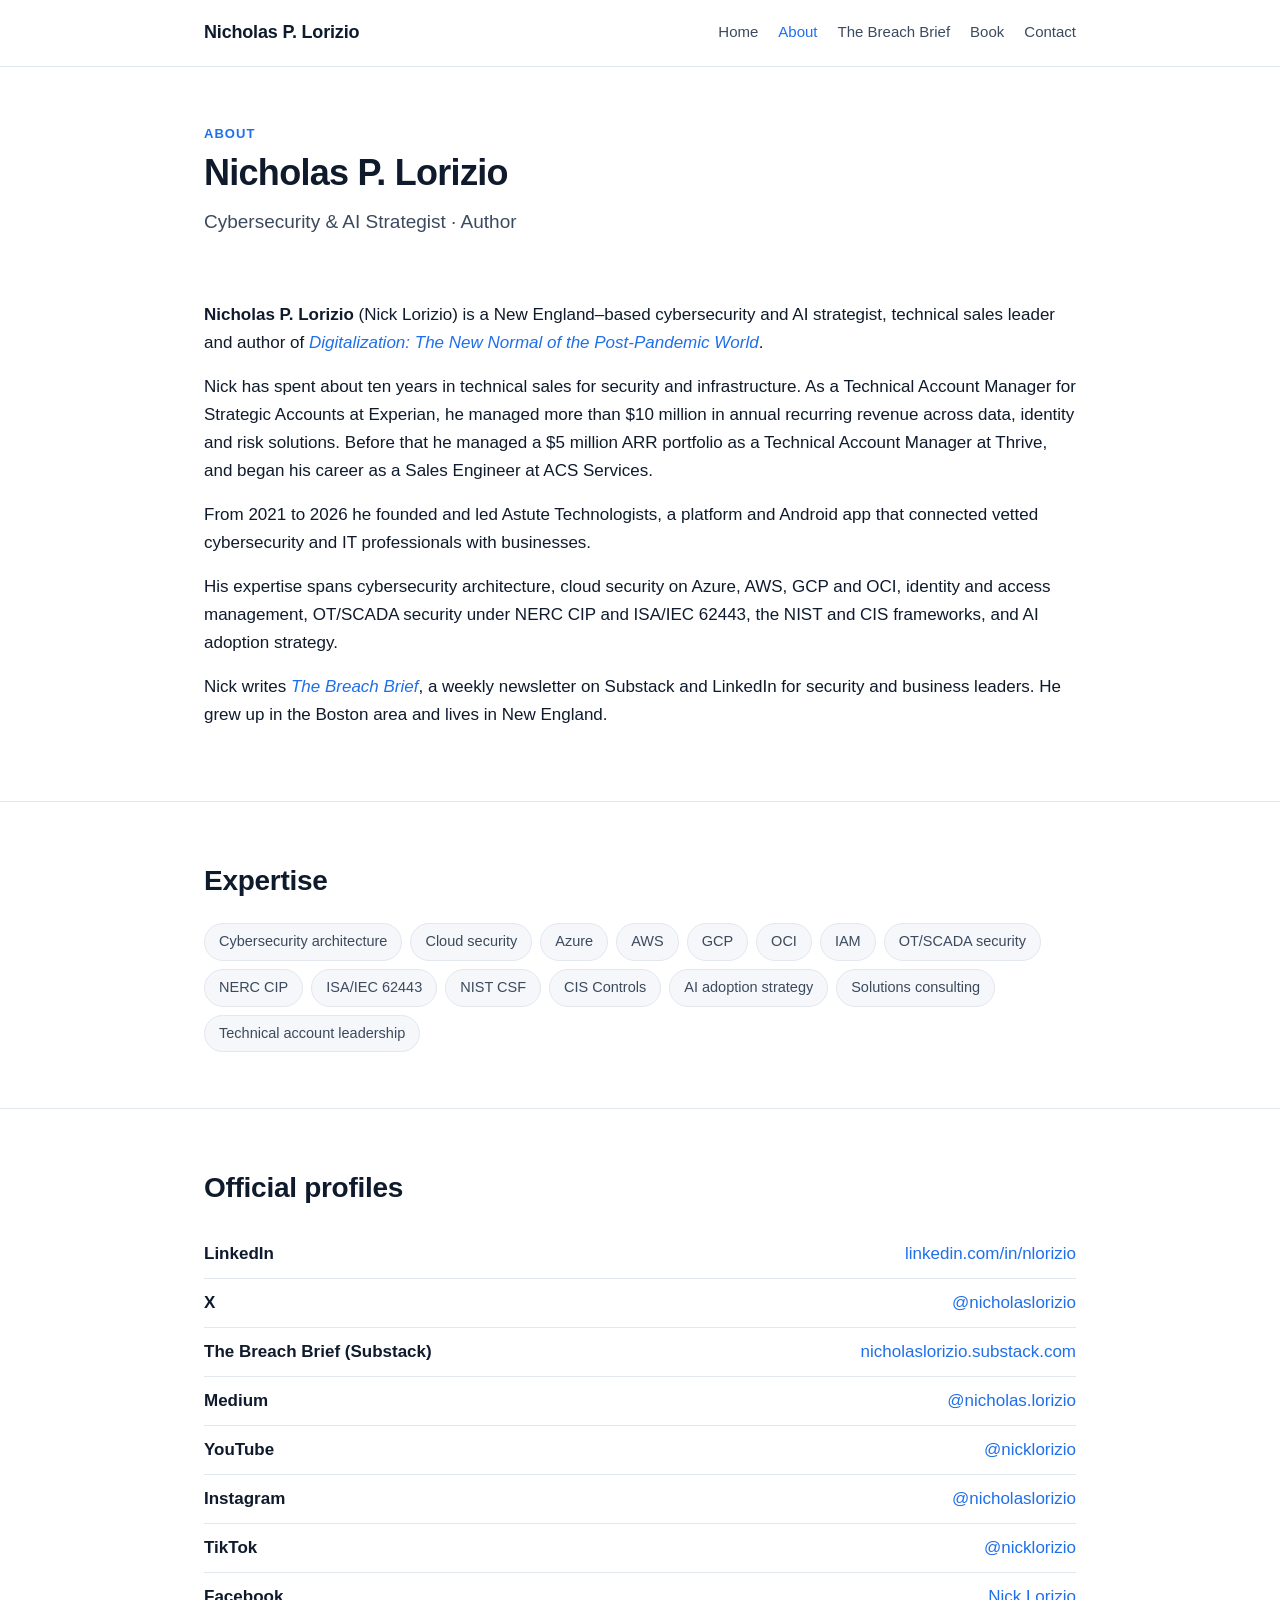
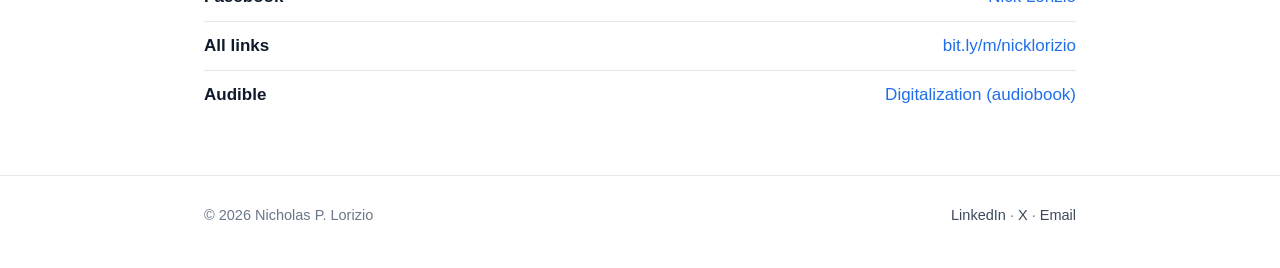
==== about/index.html @ 7737eb71 "Add files via upload" ====
<!DOCTYPE html>
<html lang="en">
<head>
<meta charset="utf-8">
<meta name="viewport" content="width=device-width, initial-scale=1">
<title>About Nicholas P. Lorizio | Cybersecurity & AI Strategist</title>
<meta name="description" content="Biography of Nicholas P. Lorizio (Nick Lorizio): cybersecurity and AI strategist, technical sales leader, founder of Astute Technologists and author.">
<meta name="author" content="Nicholas P. Lorizio">
<link rel="canonical" href="https://nicholaslorizio.github.io/about/">
<!-- Google Search Console: paste the verification meta tag on the next line -->
<!-- <meta name="google-site-verification" content="PASTE_CODE_HERE"> -->
<meta property="og:type" content="profile">
<meta property="og:title" content="About Nicholas P. Lorizio | Cybersecurity & AI Strategist">
<meta property="og:description" content="Biography of Nicholas P. Lorizio (Nick Lorizio): cybersecurity and AI strategist, technical sales leader, founder of Astute Technologists and author.">
<meta property="og:url" content="https://nicholaslorizio.github.io/about/">
<meta property="og:site_name" content="Nicholas P. Lorizio">
<meta property="og:image" content="https://nicholaslorizio.github.io/assets/headshot.jpg">
<meta name="twitter:card" content="summary">
<meta name="twitter:site" content="@nicholaslorizio">
<link rel="me" href="https://www.linkedin.com/in/nlorizio">
<link rel="me" href="https://x.com/nicholaslorizio">
<link rel="stylesheet" href="/assets/style.css">
<script type="application/ld+json">
{
  "@context": "https://schema.org",
  "@type": "Person",
  "@id": "https://nicholaslorizio.github.io/#person",
  "name": "Nicholas P. Lorizio",
  "givenName": "Nicholas",
  "familyName": "Lorizio",
  "alternateName": [
    "Nick Lorizio",
    "Nicholas Lorizio",
    "Nicholas Pasquale Lorizio"
  ],
  "jobTitle": "Cybersecurity & AI Strategist",
  "description": "Nicholas P. Lorizio is a New England-based cybersecurity and AI strategist, technical sales leader and author of Digitalization: The New Normal of the Post-Pandemic World.",
  "image": "https://nicholaslorizio.github.io/assets/headshot.jpg",
  "url": "https://nicholaslorizio.github.io/about/",
  "mainEntityOfPage": "https://nicholaslorizio.github.io/about/",
  "homeLocation": {
    "@type": "Place",
    "name": "New England, United States"
  },
  "knowsAbout": [
    "Cybersecurity",
    "Cloud security",
    "Microsoft Azure",
    "Amazon Web Services",
    "Google Cloud Platform",
    "Oracle Cloud Infrastructure",
    "Identity and access management",
    "Operational technology security",
    "SCADA security",
    "NERC CIP",
    "ISA/IEC 62443",
    "NIST Cybersecurity Framework",
    "CIS Controls",
    "Artificial intelligence adoption",
    "Digital transformation"
  ],
  "founder": {
    "@type": "Organization",
    "name": "Astute Technologists"
  },
  "sameAs": [
    "https://www.linkedin.com/in/nlorizio",
    "https://x.com/nicholaslorizio",
    "https://www.instagram.com/nicholaslorizio/",
    "https://www.facebook.com/profile.php?id=61595750287336",
    "https://www.youtube.com/@nicklorizio",
    "https://www.tiktok.com/@nicklorizio",
    "https://nicholaslorizio.substack.com/",
    "https://medium.com/@nicholas.lorizio",
    "https://bit.ly/m/nicklorizio",
    "https://www.audible.com/pd/Digitalization-Audiobook/B0C4ZDS249"
  ]
}
</script>
</head>
<body>
<header class="site-header">
  <div class="wrap">
    <a class="brand" href="/">Nicholas P. Lorizio</a>
    <nav class="nav" aria-label="Main">
<a href="/">Home</a>
<a href="/about/" aria-current="page">About</a>
<a href="/writing/">The Breach Brief</a>
<a href="/book/">Book</a>
<a href="/contact/">Contact</a>
    </nav>
  </div>
</header>
<main>

<div class="wrap page-head">
  <p class="eyebrow">About</p>
  <h1>Nicholas P. Lorizio</h1>
  <p class="lede">Cybersecurity & AI Strategist · Author</p>
</div>
<section>
  <div class="wrap">
    <p><strong>Nicholas P. Lorizio</strong> (Nick Lorizio) is a New England–based cybersecurity and AI strategist, technical sales leader and author of <a href="/book/"><em>Digitalization: The New Normal of the Post-Pandemic World</em></a>.</p>
    <p>Nick has spent about ten years in technical sales for security and infrastructure. As a Technical Account Manager for Strategic Accounts at Experian, he managed more than $10 million in annual recurring revenue across data, identity and risk solutions. Before that he managed a $5 million ARR portfolio as a Technical Account Manager at Thrive, and began his career as a Sales Engineer at ACS Services.</p>
    <p>From 2021 to 2026 he founded and led Astute Technologists, a platform and Android app that connected vetted cybersecurity and IT professionals with businesses.</p>
    <p>His expertise spans cybersecurity architecture, cloud security on Azure, AWS, GCP and OCI, identity and access management, OT/SCADA security under NERC CIP and ISA/IEC 62443, the NIST and CIS frameworks, and AI adoption strategy.</p>
    <p>Nick writes <a href="/writing/"><em>The Breach Brief</em></a>, a weekly newsletter on Substack and LinkedIn for security and business leaders. He grew up in the Boston area and lives in New England.</p>
  </div>
</section>
<section>
  <div class="wrap">
    <h2>Expertise</h2>
    <ul class="tags">
<li>Cybersecurity architecture</li>
<li>Cloud security</li>
<li>Azure</li>
<li>AWS</li>
<li>GCP</li>
<li>OCI</li>
<li>IAM</li>
<li>OT/SCADA security</li>
<li>NERC CIP</li>
<li>ISA/IEC 62443</li>
<li>NIST CSF</li>
<li>CIS Controls</li>
<li>AI adoption strategy</li>
<li>Solutions consulting</li>
<li>Technical account leadership</li>
    </ul>
  </div>
</section>
<section>
  <div class="wrap">
    <h2>Official profiles</h2>
    <ul class="links">
      <li><span class="label">LinkedIn</span><a href="https://www.linkedin.com/in/nlorizio" rel="me">linkedin.com/in/nlorizio</a></li>
      <li><span class="label">X</span><a href="https://x.com/nicholaslorizio" rel="me">@nicholaslorizio</a></li>
      <li><span class="label">The Breach Brief (Substack)</span><a href="https://nicholaslorizio.substack.com/" rel="me">nicholaslorizio.substack.com</a></li>
      <li><span class="label">Medium</span><a href="https://medium.com/@nicholas.lorizio" rel="me">@nicholas.lorizio</a></li>
      <li><span class="label">YouTube</span><a href="https://www.youtube.com/@nicklorizio" rel="me">@nicklorizio</a></li>
      <li><span class="label">Instagram</span><a href="https://www.instagram.com/nicholaslorizio/" rel="me">@nicholaslorizio</a></li>
      <li><span class="label">TikTok</span><a href="https://www.tiktok.com/@nicklorizio" rel="me">@nicklorizio</a></li>
      <li><span class="label">Facebook</span><a href="https://www.facebook.com/profile.php?id=61595750287336" rel="me">Nick Lorizio</a></li>
      <li><span class="label">All links</span><a href="https://bit.ly/m/nicklorizio" rel="me">bit.ly/m/nicklorizio</a></li>
      <li><span class="label">Audible</span><a href="https://www.audible.com/pd/Digitalization-Audiobook/B0C4ZDS249">Digitalization (audiobook)</a></li>
    </ul>
  </div>
</section>

</main>
<footer class="site-footer">
  <div class="wrap">
    <span>&copy; 2026 Nicholas P. Lorizio</span>
    <span><a href="https://www.linkedin.com/in/nlorizio" rel="me">LinkedIn</a> · <a href="https://x.com/nicholaslorizio" rel="me">X</a> · <a href="mailto:nicholas.lorizio@gmail.com">Email</a></span>
  </div>
</footer>
</body>
</html>
---- assets/style.css ----
:root {
  --ink: #0f1b2d;
  --ink-soft: #3c4a5e;
  --muted: #6b778a;
  --line: #e3e7ee;
  --bg: #ffffff;
  --bg-soft: #f5f7fa;
  --accent: #1f6feb;
  --accent-dark: #1554b8;
  --max: 920px;
}

* { box-sizing: border-box; }

html { -webkit-text-size-adjust: 100%; }

body {
  margin: 0;
  font-family: -apple-system, BlinkMacSystemFont, "Segoe UI", Roboto, "Helvetica Neue", Arial, sans-serif;
  color: var(--ink);
  background: var(--bg);
  line-height: 1.65;
  font-size: 17px;
}

a { color: var(--accent); text-decoration: none; }
a:hover { color: var(--accent-dark); text-decoration: underline; }

.wrap { max-width: var(--max); margin: 0 auto; padding: 0 24px; }

/* Header */
.site-header { border-bottom: 1px solid var(--line); background: #fff; }
.site-header .wrap {
  display: flex; align-items: center; justify-content: space-between;
  flex-wrap: wrap; gap: 12px; padding-top: 18px; padding-bottom: 18px;
}
.brand { font-weight: 700; font-size: 18px; color: var(--ink); letter-spacing: -0.01em; }
.brand:hover { text-decoration: none; color: var(--ink); }
.nav { display: flex; flex-wrap: wrap; gap: 20px; }
.nav a { color: var(--ink-soft); font-size: 15px; font-weight: 500; }
.nav a[aria-current="page"] { color: var(--accent); }

/* Hero */
.hero { padding: 72px 0 56px; background: var(--bg-soft); border-bottom: 1px solid var(--line); }
.hero-grid { display: grid; grid-template-columns: 140px 1fr; gap: 36px; align-items: center; }
.avatar {
  width: 140px; height: 140px; border-radius: 50%;
  background: linear-gradient(135deg, #0f1b2d, #1f6feb);
  color: #fff; display: flex; align-items: center; justify-content: center;
  font-size: 44px; font-weight: 700; letter-spacing: 0.02em; overflow: hidden;
}
.avatar img { width: 100%; height: 100%; object-fit: cover; }
.eyebrow { text-transform: uppercase; letter-spacing: 0.08em; font-size: 13px; font-weight: 600; color: var(--accent); margin: 0 0 8px; }
h1 { font-size: 42px; line-height: 1.15; margin: 0 0 12px; letter-spacing: -0.02em; }
.lede { font-size: 19px; color: var(--ink-soft); margin: 0 0 22px; max-width: 640px; }

.btns { display: flex; flex-wrap: wrap; gap: 12px; }
.btn {
  display: inline-block; padding: 11px 20px; border-radius: 8px;
  font-weight: 600; font-size: 15px; border: 1px solid var(--accent);
}
.btn-primary { background: var(--accent); color: #fff; }
.btn-primary:hover { background: var(--accent-dark); color: #fff; text-decoration: none; }
.btn-ghost { color: var(--accent); background: #fff; }
.btn-ghost:hover { text-decoration: none; background: #eef4ff; }

/* Sections */
section { padding: 56px 0; }
section + section { border-top: 1px solid var(--line); }
h2 { font-size: 28px; margin: 0 0 18px; letter-spacing: -0.01em; }
h3 { font-size: 19px; margin: 0 0 6px; }
p { margin: 0 0 16px; }

.page-head { padding-top: 56px; padding-bottom: 8px; }
.page-head h1 { font-size: 36px; }
.page-head .lede { margin-bottom: 0; }

.cards { display: grid; grid-template-columns: repeat(auto-fit, minmax(200px, 1fr)); gap: 18px; }
.card { border: 1px solid var(--line); border-radius: 12px; padding: 22px; background: #fff; }
.card p { color: var(--ink-soft); font-size: 15.5px; margin: 0; }

.timeline { list-style: none; padding: 0; margin: 0; }
.timeline li { padding: 16px 0; border-bottom: 1px solid var(--line); }
.timeline li:last-child { border-bottom: 0; }
.timeline .role { font-weight: 600; }
.timeline .meta { color: var(--muted); font-size: 15px; }
.timeline .desc { color: var(--ink-soft); font-size: 15.5px; margin-top: 4px; }

.tags { display: flex; flex-wrap: wrap; gap: 8px; padding: 0; margin: 0; list-style: none; }
.tags li { background: var(--bg-soft); border: 1px solid var(--line); border-radius: 999px; padding: 6px 14px; font-size: 14.5px; color: var(--ink-soft); }

.book { display: grid; grid-template-columns: 1fr; gap: 8px; }
.detail { color: var(--muted); font-size: 15px; }

.links { list-style: none; padding: 0; margin: 0; }
.links li { padding: 10px 0; border-bottom: 1px solid var(--line); display: flex; justify-content: space-between; gap: 16px; flex-wrap: wrap; }
.links li:last-child { border-bottom: 0; }
.links .label { font-weight: 600; }

/* Footer */
.site-footer { border-top: 1px solid var(--line); padding: 28px 0 40px; color: var(--muted); font-size: 14.5px; }
.site-footer .wrap { display: flex; justify-content: space-between; flex-wrap: wrap; gap: 12px; }
.site-footer a { color: var(--ink-soft); }

@media (max-width: 640px) {
  body { font-size: 16px; }
  .hero { padding: 48px 0 40px; }
  .hero-grid { grid-template-columns: 1fr; gap: 22px; }
  .avatar { width: 104px; height: 104px; font-size: 34px; }
  h1 { font-size: 32px; }
  .page-head h1 { font-size: 30px; }
  .page-head { padding-top: 40px; }
  .lede { font-size: 17.5px; }
  section { padding: 44px 0; }
}
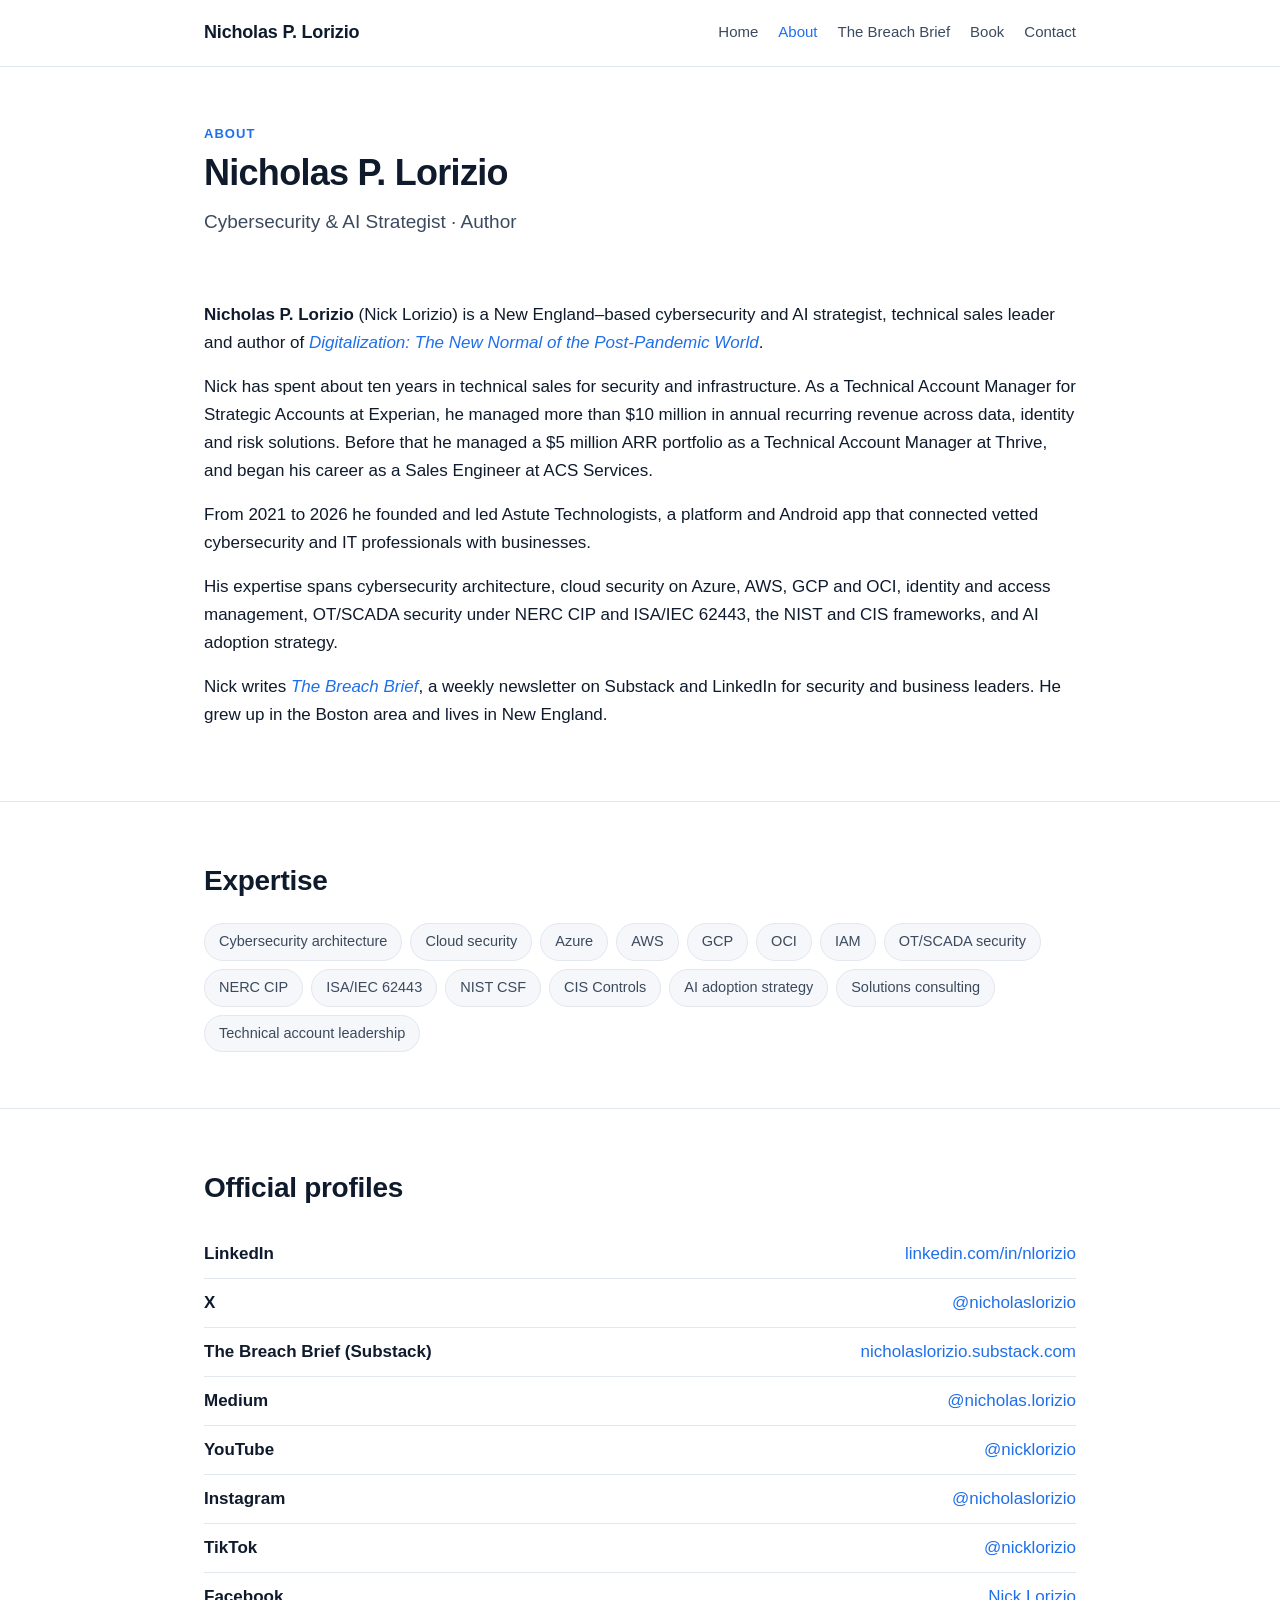
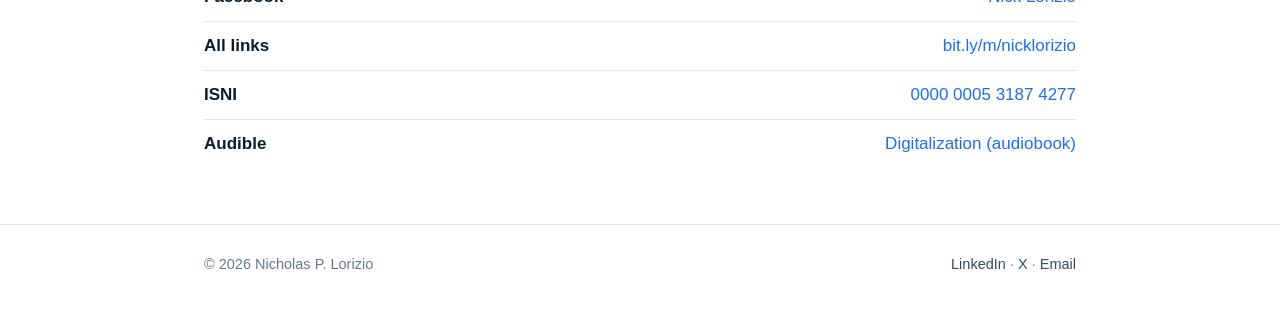
==== commit b8d776e1: "Add files via upload" ====
--- a/about/index.html
+++ b/about/index.html
@@ -63,7 +63,14 @@
     "@type": "Organization",
     "name": "Astute Technologists"
   },
+  "identifier": {
+    "@type": "PropertyValue",
+    "propertyID": "ISNI",
+    "value": "0000 0005 3187 4277",
+    "url": "https://isni.org/isni/0000000531874277"
+  },
   "sameAs": [
+    "https://isni.org/isni/0000000531874277",
     "https://www.linkedin.com/in/nlorizio",
     "https://x.com/nicholaslorizio",
     "https://www.instagram.com/nicholaslorizio/",
@@ -142,6 +149,7 @@
       <li><span class="label">TikTok</span><a href="https://www.tiktok.com/@nicklorizio" rel="me">@nicklorizio</a></li>
       <li><span class="label">Facebook</span><a href="https://www.facebook.com/profile.php?id=61595750287336" rel="me">Nick Lorizio</a></li>
       <li><span class="label">All links</span><a href="https://bit.ly/m/nicklorizio" rel="me">bit.ly/m/nicklorizio</a></li>
+      <li><span class="label">ISNI</span><a href="https://isni.org/isni/0000000531874277">0000 0005 3187 4277</a></li>
       <li><span class="label">Audible</span><a href="https://www.audible.com/pd/Digitalization-Audiobook/B0C4ZDS249">Digitalization (audiobook)</a></li>
     </ul>
   </div>
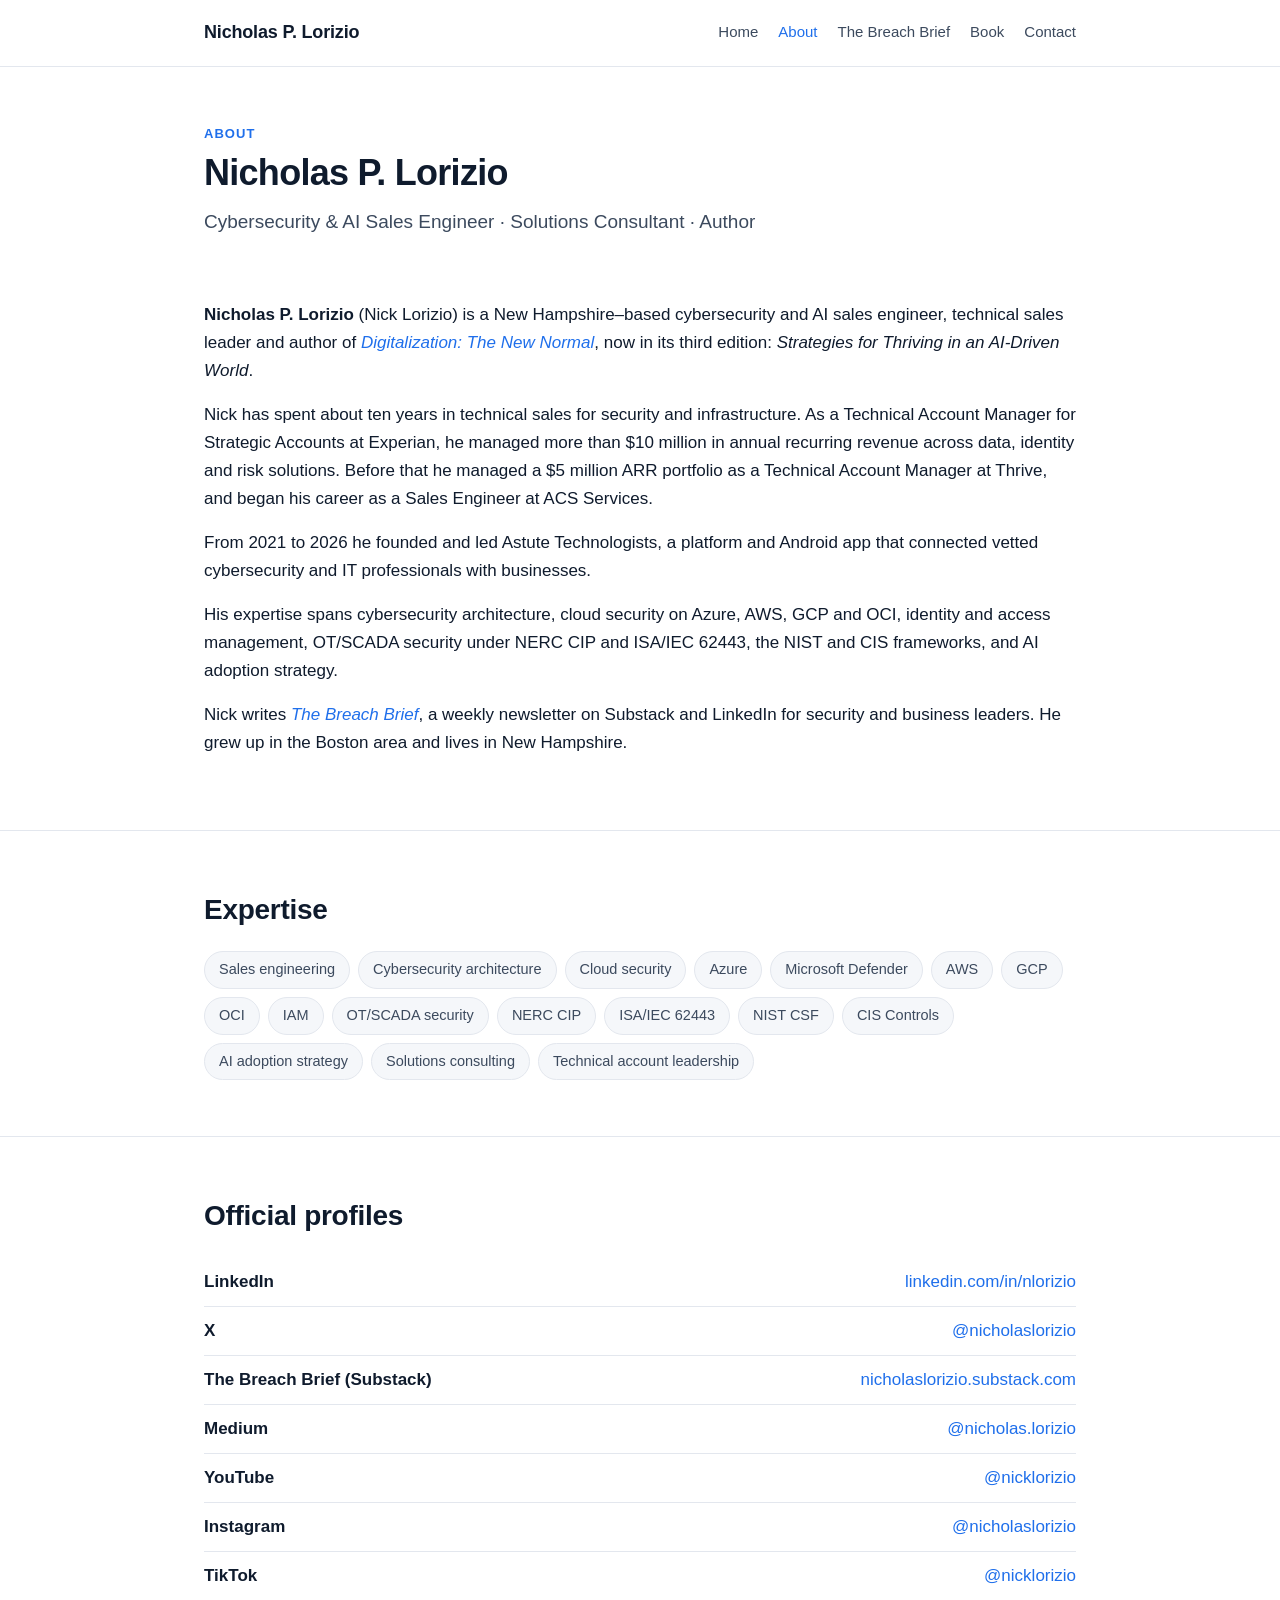
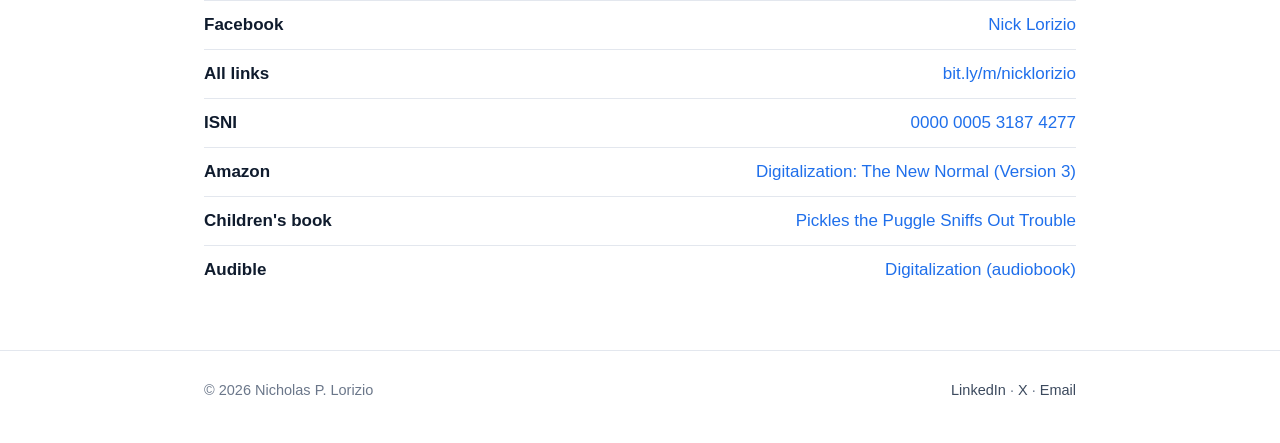
==== commit e201c227: "Update About page: New Hampshire, new book edition" ====
--- a/about/index.html
+++ b/about/index.html
@@ -3,15 +3,15 @@
 <head>
 <meta charset="utf-8">
 <meta name="viewport" content="width=device-width, initial-scale=1">
-<title>About Nicholas P. Lorizio | Cybersecurity & AI Strategist</title>
-<meta name="description" content="Biography of Nicholas P. Lorizio (Nick Lorizio): cybersecurity and AI strategist, technical sales leader, founder of Astute Technologists and author.">
+<title>About Nicholas P. Lorizio | Cybersecurity & AI Sales Engineer</title>
+<meta name="description" content="Biography of Nicholas P. Lorizio (Nick Lorizio): cybersecurity and AI sales engineer, technical sales leader, founder of Astute Technologists and author.">
 <meta name="author" content="Nicholas P. Lorizio">
 <link rel="canonical" href="https://nicholaslorizio.github.io/about/">
 <!-- Google Search Console: paste the verification meta tag on the next line -->
 <!-- <meta name="google-site-verification" content="PASTE_CODE_HERE"> -->
 <meta property="og:type" content="profile">
-<meta property="og:title" content="About Nicholas P. Lorizio | Cybersecurity & AI Strategist">
-<meta property="og:description" content="Biography of Nicholas P. Lorizio (Nick Lorizio): cybersecurity and AI strategist, technical sales leader, founder of Astute Technologists and author.">
+<meta property="og:title" content="About Nicholas P. Lorizio | Cybersecurity & AI Sales Engineer">
+<meta property="og:description" content="Biography of Nicholas P. Lorizio (Nick Lorizio): cybersecurity and AI sales engineer, technical sales leader, founder of Astute Technologists and author.">
 <meta property="og:url" content="https://nicholaslorizio.github.io/about/">
 <meta property="og:site_name" content="Nicholas P. Lorizio">
 <meta property="og:image" content="https://nicholaslorizio.github.io/assets/headshot.jpg">
@@ -33,14 +33,14 @@
     "Nicholas Lorizio",
     "Nicholas Pasquale Lorizio"
   ],
-  "jobTitle": "Cybersecurity & AI Strategist",
-  "description": "Nicholas P. Lorizio is a New England-based cybersecurity and AI strategist, technical sales leader and author of Digitalization: The New Normal of the Post-Pandemic World.",
+  "jobTitle": "Cybersecurity & AI Sales Engineer",
+  "description": "Nicholas P. Lorizio is a New Hampshire-based cybersecurity and AI sales engineer, technical sales leader and author of Digitalization: The New Normal.",
   "image": "https://nicholaslorizio.github.io/assets/headshot.jpg",
   "url": "https://nicholaslorizio.github.io/about/",
   "mainEntityOfPage": "https://nicholaslorizio.github.io/about/",
   "homeLocation": {
     "@type": "Place",
-    "name": "New England, United States"
+    "name": "New Hampshire, United States"
   },
   "knowsAbout": [
     "Cybersecurity",
@@ -71,6 +71,7 @@
   },
   "sameAs": [
     "https://isni.org/isni/0000000531874277",
+    "https://www.wikidata.org/wiki/Q142068362",
     "https://www.linkedin.com/in/nlorizio",
     "https://x.com/nicholaslorizio",
     "https://www.instagram.com/nicholaslorizio/",
@@ -103,24 +104,26 @@
 <div class="wrap page-head">
   <p class="eyebrow">About</p>
   <h1>Nicholas P. Lorizio</h1>
-  <p class="lede">Cybersecurity & AI Strategist · Author</p>
+  <p class="lede">Cybersecurity & AI Sales Engineer · Solutions Consultant · Author</p>
 </div>
 <section>
   <div class="wrap">
-    <p><strong>Nicholas P. Lorizio</strong> (Nick Lorizio) is a New England–based cybersecurity and AI strategist, technical sales leader and author of <a href="/book/"><em>Digitalization: The New Normal of the Post-Pandemic World</em></a>.</p>
+    <p><strong>Nicholas P. Lorizio</strong> (Nick Lorizio) is a New Hampshire–based cybersecurity and AI sales engineer, technical sales leader and author of <a href="/book/"><em>Digitalization: The New Normal</em></a>, now in its third edition: <em>Strategies for Thriving in an AI-Driven World</em>.</p>
     <p>Nick has spent about ten years in technical sales for security and infrastructure. As a Technical Account Manager for Strategic Accounts at Experian, he managed more than $10 million in annual recurring revenue across data, identity and risk solutions. Before that he managed a $5 million ARR portfolio as a Technical Account Manager at Thrive, and began his career as a Sales Engineer at ACS Services.</p>
     <p>From 2021 to 2026 he founded and led Astute Technologists, a platform and Android app that connected vetted cybersecurity and IT professionals with businesses.</p>
     <p>His expertise spans cybersecurity architecture, cloud security on Azure, AWS, GCP and OCI, identity and access management, OT/SCADA security under NERC CIP and ISA/IEC 62443, the NIST and CIS frameworks, and AI adoption strategy.</p>
-    <p>Nick writes <a href="/writing/"><em>The Breach Brief</em></a>, a weekly newsletter on Substack and LinkedIn for security and business leaders. He grew up in the Boston area and lives in New England.</p>
+    <p>Nick writes <a href="/writing/"><em>The Breach Brief</em></a>, a weekly newsletter on Substack and LinkedIn for security and business leaders. He grew up in the Boston area and lives in New Hampshire.</p>
   </div>
 </section>
 <section>
   <div class="wrap">
     <h2>Expertise</h2>
     <ul class="tags">
+<li>Sales engineering</li>
 <li>Cybersecurity architecture</li>
 <li>Cloud security</li>
 <li>Azure</li>
+<li>Microsoft Defender</li>
 <li>AWS</li>
 <li>GCP</li>
 <li>OCI</li>
@@ -150,6 +153,8 @@
       <li><span class="label">Facebook</span><a href="https://www.facebook.com/profile.php?id=61595750287336" rel="me">Nick Lorizio</a></li>
       <li><span class="label">All links</span><a href="https://bit.ly/m/nicklorizio" rel="me">bit.ly/m/nicklorizio</a></li>
       <li><span class="label">ISNI</span><a href="https://isni.org/isni/0000000531874277">0000 0005 3187 4277</a></li>
+      <li><span class="label">Amazon</span><a href="https://www.amazon.com/dp/B0HQRKMXW1">Digitalization: The New Normal (Version 3)</a></li>
+      <li><span class="label">Children's book</span><a href="https://www.amazon.com/dp/B0HNDLBVQ1">Pickles the Puggle Sniffs Out Trouble</a></li>
       <li><span class="label">Audible</span><a href="https://www.audible.com/pd/Digitalization-Audiobook/B0C4ZDS249">Digitalization (audiobook)</a></li>
     </ul>
   </div>
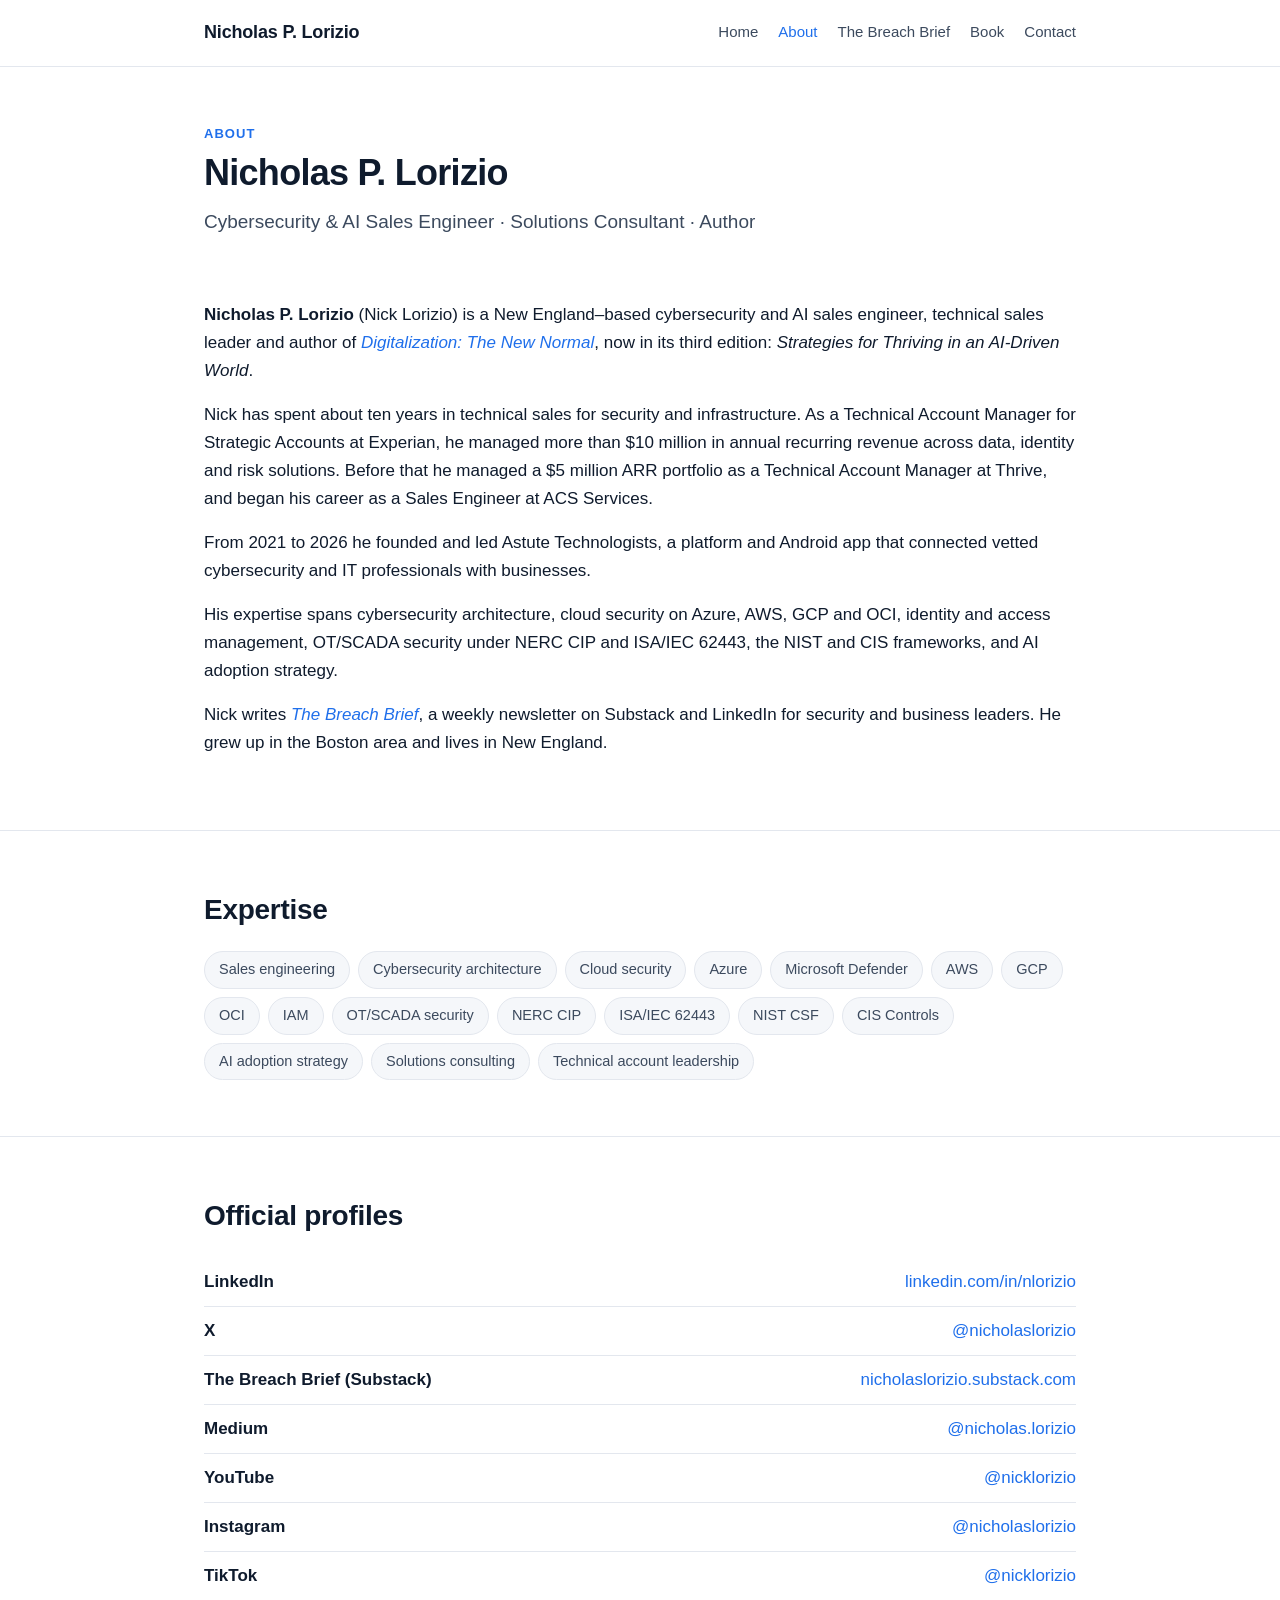
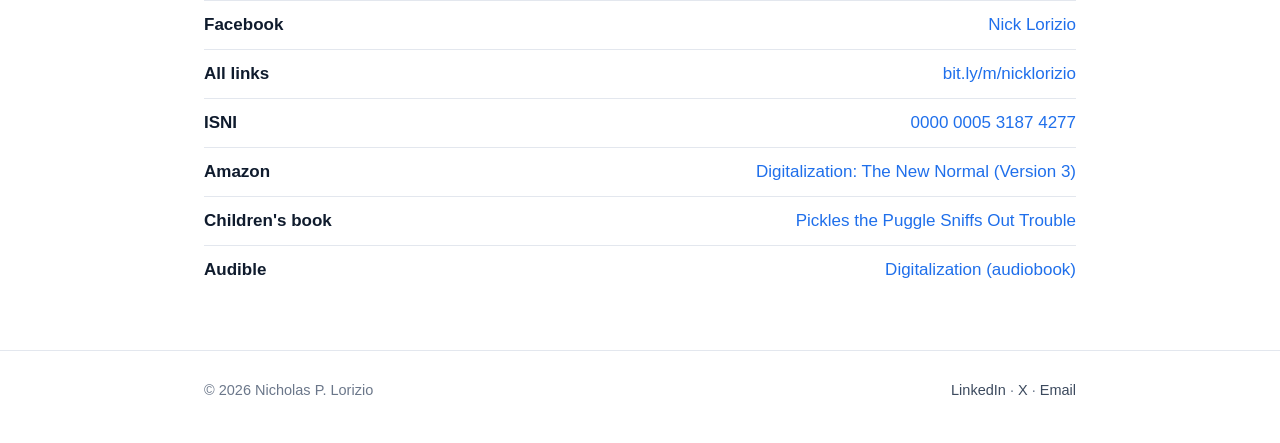
==== commit 400e3002: "About page: say New England" ====
--- a/about/index.html
+++ b/about/index.html
@@ -34,13 +34,13 @@
     "Nicholas Pasquale Lorizio"
   ],
   "jobTitle": "Cybersecurity & AI Sales Engineer",
-  "description": "Nicholas P. Lorizio is a New Hampshire-based cybersecurity and AI sales engineer, technical sales leader and author of Digitalization: The New Normal.",
+  "description": "Nicholas P. Lorizio is a New England-based cybersecurity and AI sales engineer, technical sales leader and author of Digitalization: The New Normal.",
   "image": "https://nicholaslorizio.github.io/assets/headshot.jpg",
   "url": "https://nicholaslorizio.github.io/about/",
   "mainEntityOfPage": "https://nicholaslorizio.github.io/about/",
   "homeLocation": {
     "@type": "Place",
-    "name": "New Hampshire, United States"
+    "name": "New England, United States"
   },
   "knowsAbout": [
     "Cybersecurity",
@@ -108,11 +108,11 @@
 </div>
 <section>
   <div class="wrap">
-    <p><strong>Nicholas P. Lorizio</strong> (Nick Lorizio) is a New Hampshire–based cybersecurity and AI sales engineer, technical sales leader and author of <a href="/book/"><em>Digitalization: The New Normal</em></a>, now in its third edition: <em>Strategies for Thriving in an AI-Driven World</em>.</p>
+    <p><strong>Nicholas P. Lorizio</strong> (Nick Lorizio) is a New England–based cybersecurity and AI sales engineer, technical sales leader and author of <a href="/book/"><em>Digitalization: The New Normal</em></a>, now in its third edition: <em>Strategies for Thriving in an AI-Driven World</em>.</p>
     <p>Nick has spent about ten years in technical sales for security and infrastructure. As a Technical Account Manager for Strategic Accounts at Experian, he managed more than $10 million in annual recurring revenue across data, identity and risk solutions. Before that he managed a $5 million ARR portfolio as a Technical Account Manager at Thrive, and began his career as a Sales Engineer at ACS Services.</p>
     <p>From 2021 to 2026 he founded and led Astute Technologists, a platform and Android app that connected vetted cybersecurity and IT professionals with businesses.</p>
     <p>His expertise spans cybersecurity architecture, cloud security on Azure, AWS, GCP and OCI, identity and access management, OT/SCADA security under NERC CIP and ISA/IEC 62443, the NIST and CIS frameworks, and AI adoption strategy.</p>
-    <p>Nick writes <a href="/writing/"><em>The Breach Brief</em></a>, a weekly newsletter on Substack and LinkedIn for security and business leaders. He grew up in the Boston area and lives in New Hampshire.</p>
+    <p>Nick writes <a href="/writing/"><em>The Breach Brief</em></a>, a weekly newsletter on Substack and LinkedIn for security and business leaders. He grew up in the Boston area and lives in New England.</p>
   </div>
 </section>
 <section>
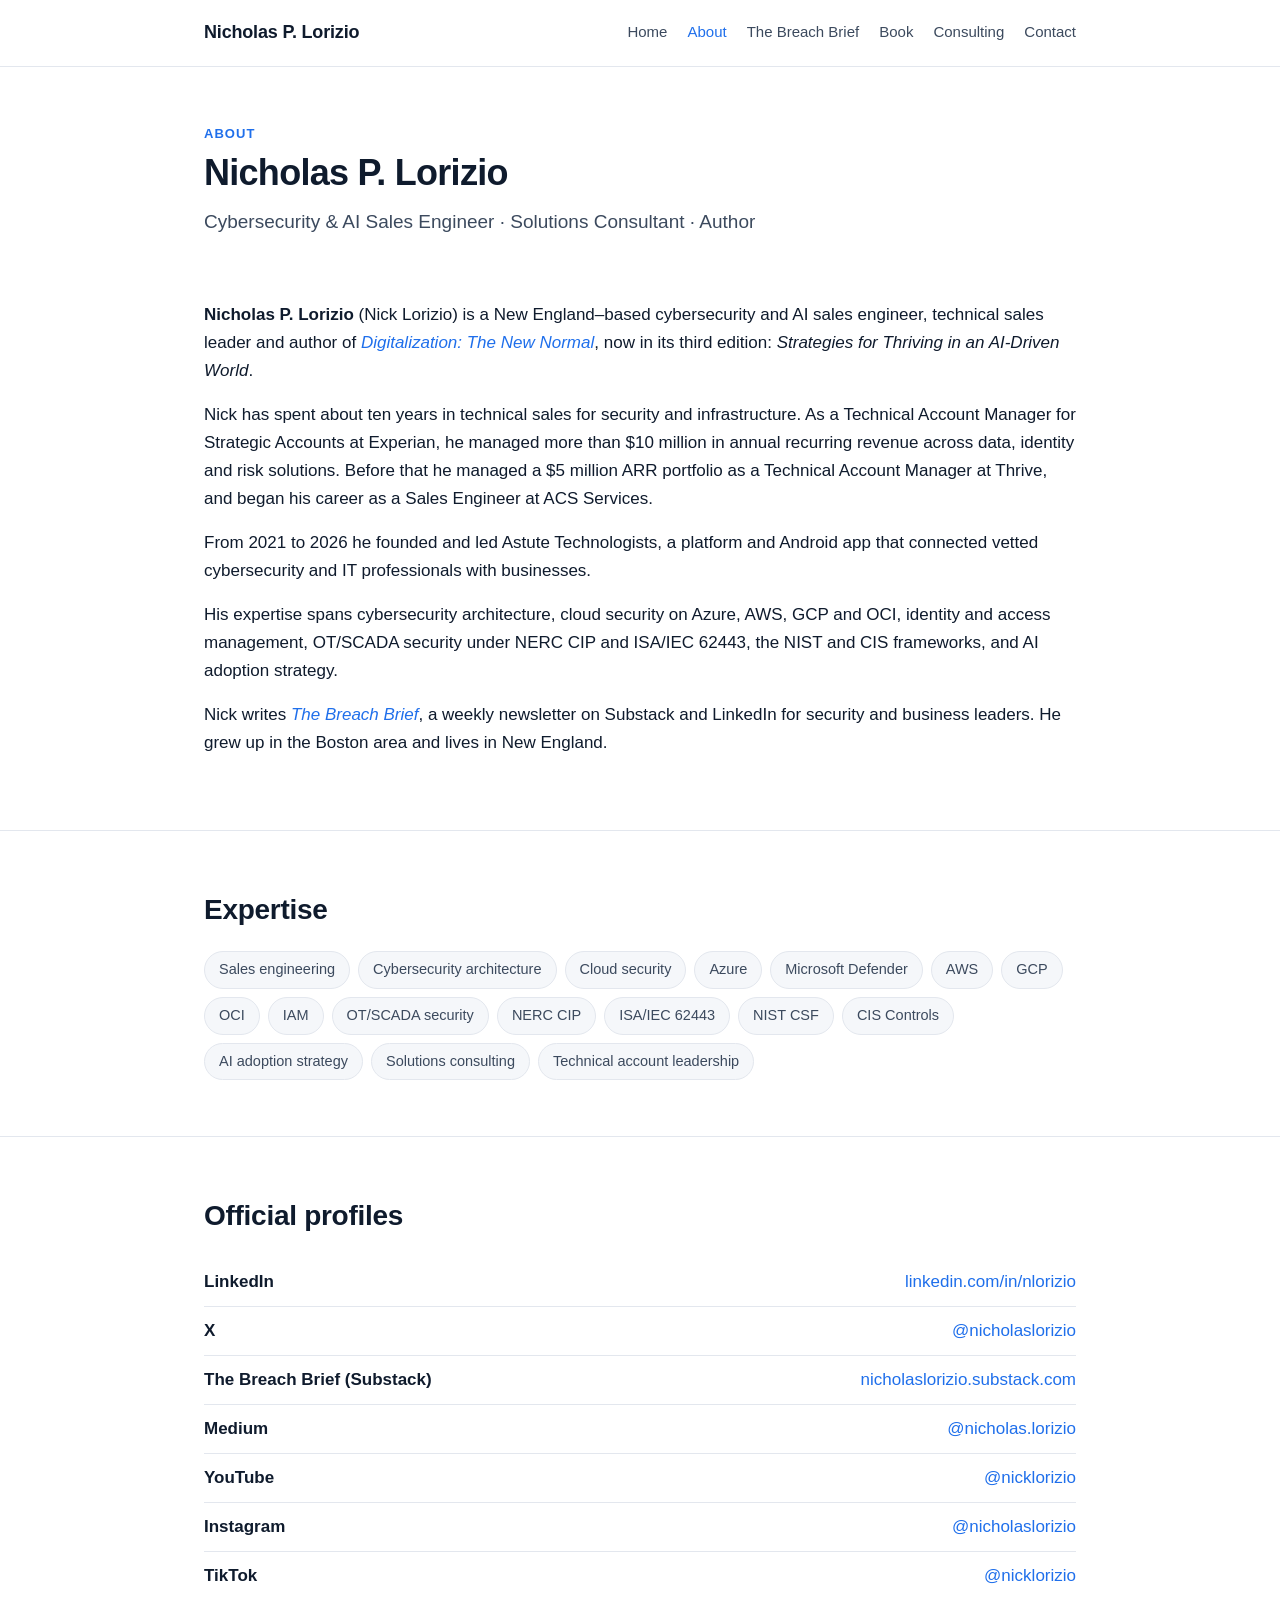
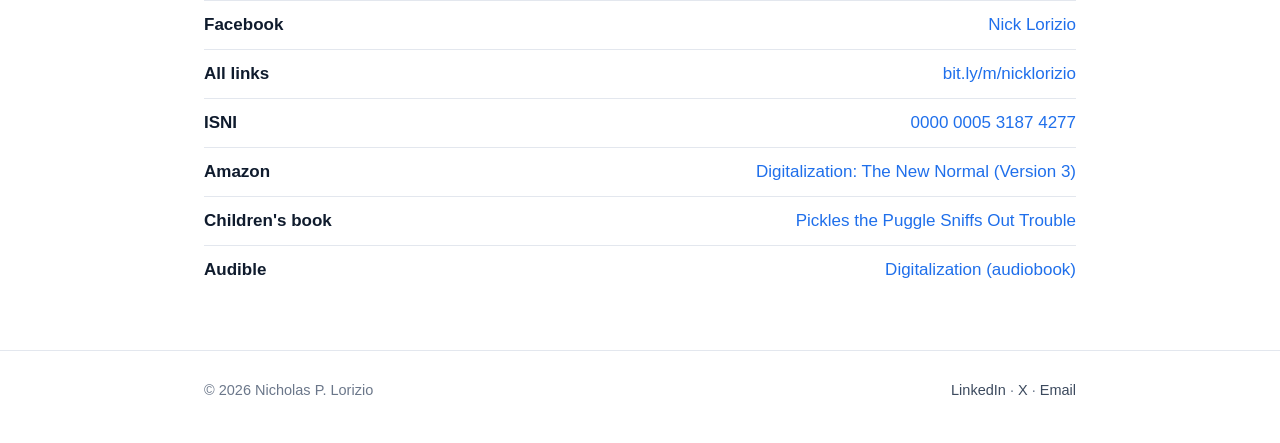
==== commit 3833173e: "Add Consulting page and nav tab Co-Authored-By: Claude Opus 5.5 <noreply@anthropic.com>" ====
--- a/about/index.html
+++ b/about/index.html
@@ -95,6 +95,7 @@
 <a href="/about/" aria-current="page">About</a>
 <a href="/writing/">The Breach Brief</a>
 <a href="/book/">Book</a>
+<a href="/consulting/">Consulting</a>
 <a href="/contact/">Contact</a>
     </nav>
   </div>
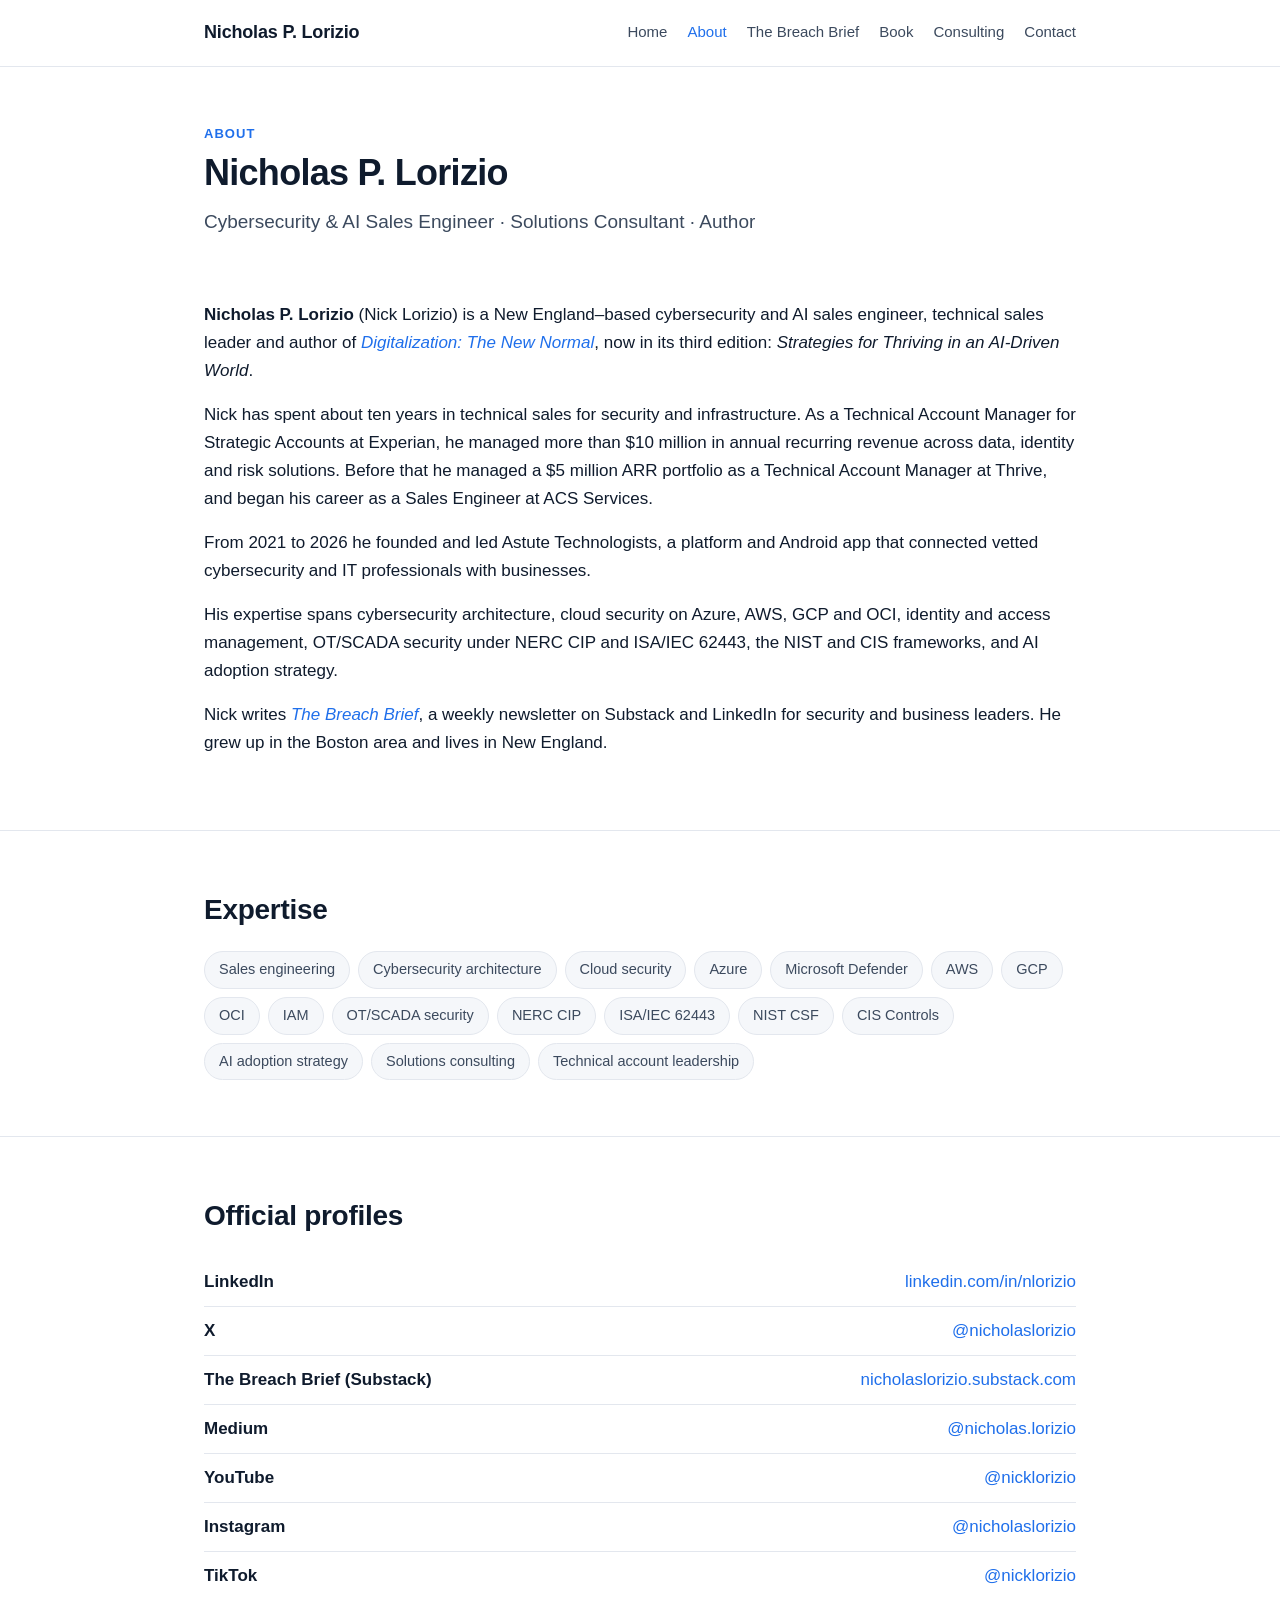
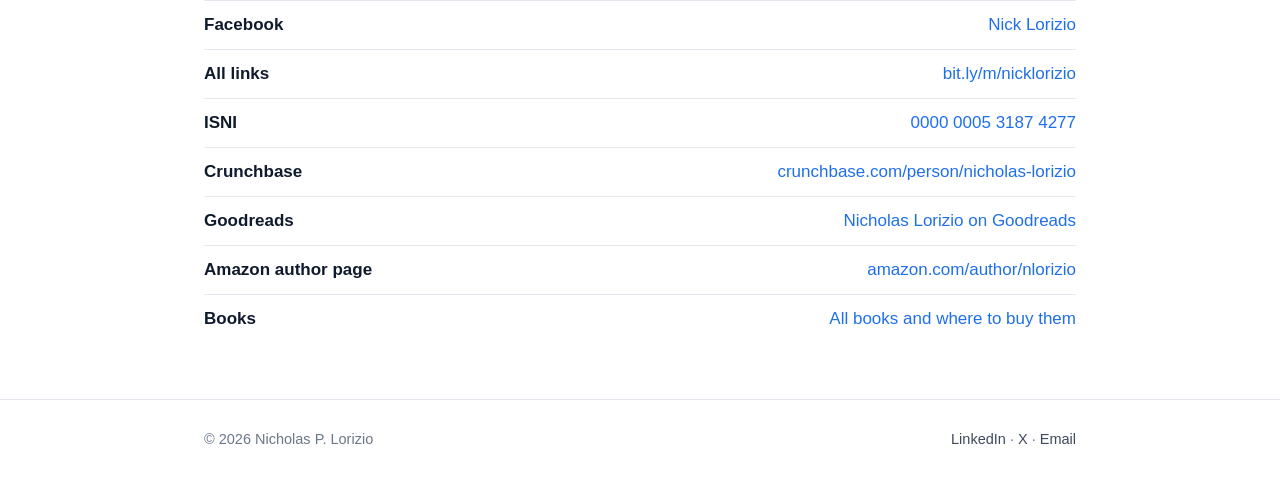
==== commit 8773bce2: "Add Crunchbase, Goodreads, Amazon author page and new book store links About page profile list: add " ====
--- a/about/index.html
+++ b/about/index.html
@@ -81,6 +81,9 @@
     "https://nicholaslorizio.substack.com/",
     "https://medium.com/@nicholas.lorizio",
     "https://bit.ly/m/nicklorizio",
+    "https://www.crunchbase.com/person/nicholas-lorizio",
+    "https://www.goodreads.com/author/show/21461107",
+    "https://www.amazon.com/author/nlorizio",
     "https://www.audible.com/pd/Digitalization-Audiobook/B0C4ZDS249"
   ]
 }
@@ -154,9 +157,10 @@
       <li><span class="label">Facebook</span><a href="https://www.facebook.com/profile.php?id=61595750287336" rel="me">Nick Lorizio</a></li>
       <li><span class="label">All links</span><a href="https://bit.ly/m/nicklorizio" rel="me">bit.ly/m/nicklorizio</a></li>
       <li><span class="label">ISNI</span><a href="https://isni.org/isni/0000000531874277">0000 0005 3187 4277</a></li>
-      <li><span class="label">Amazon</span><a href="https://www.amazon.com/dp/B0HQRKMXW1">Digitalization: The New Normal (Version 3)</a></li>
-      <li><span class="label">Children's book</span><a href="https://www.amazon.com/dp/B0HNDLBVQ1">Pickles the Puggle Sniffs Out Trouble</a></li>
-      <li><span class="label">Audible</span><a href="https://www.audible.com/pd/Digitalization-Audiobook/B0C4ZDS249">Digitalization (audiobook)</a></li>
+      <li><span class="label">Crunchbase</span><a href="https://www.crunchbase.com/person/nicholas-lorizio" rel="me">crunchbase.com/person/nicholas-lorizio</a></li>
+      <li><span class="label">Goodreads</span><a href="https://www.goodreads.com/author/show/21461107" rel="me">Nicholas Lorizio on Goodreads</a></li>
+      <li><span class="label">Amazon author page</span><a href="https://www.amazon.com/author/nlorizio" rel="me">amazon.com/author/nlorizio</a></li>
+      <li><span class="label">Books</span><a href="/book/">All books and where to buy them</a></li>
     </ul>
   </div>
 </section>
--- a/assets/style.css
+++ b/assets/style.css
@@ -78,6 +78,7 @@
 .cards { display: grid; grid-template-columns: repeat(auto-fit, minmax(200px, 1fr)); gap: 18px; }
 .card { border: 1px solid var(--line); border-radius: 12px; padding: 22px; background: #fff; }
 .card p { color: var(--ink-soft); font-size: 15.5px; margin: 0; }
+.card-img { display: block; width: 100%; height: auto; border-radius: 8px; margin-bottom: 14px; border: 1px solid var(--line); }
 
 .timeline { list-style: none; padding: 0; margin: 0; }
 .timeline li { padding: 16px 0; border-bottom: 1px solid var(--line); }
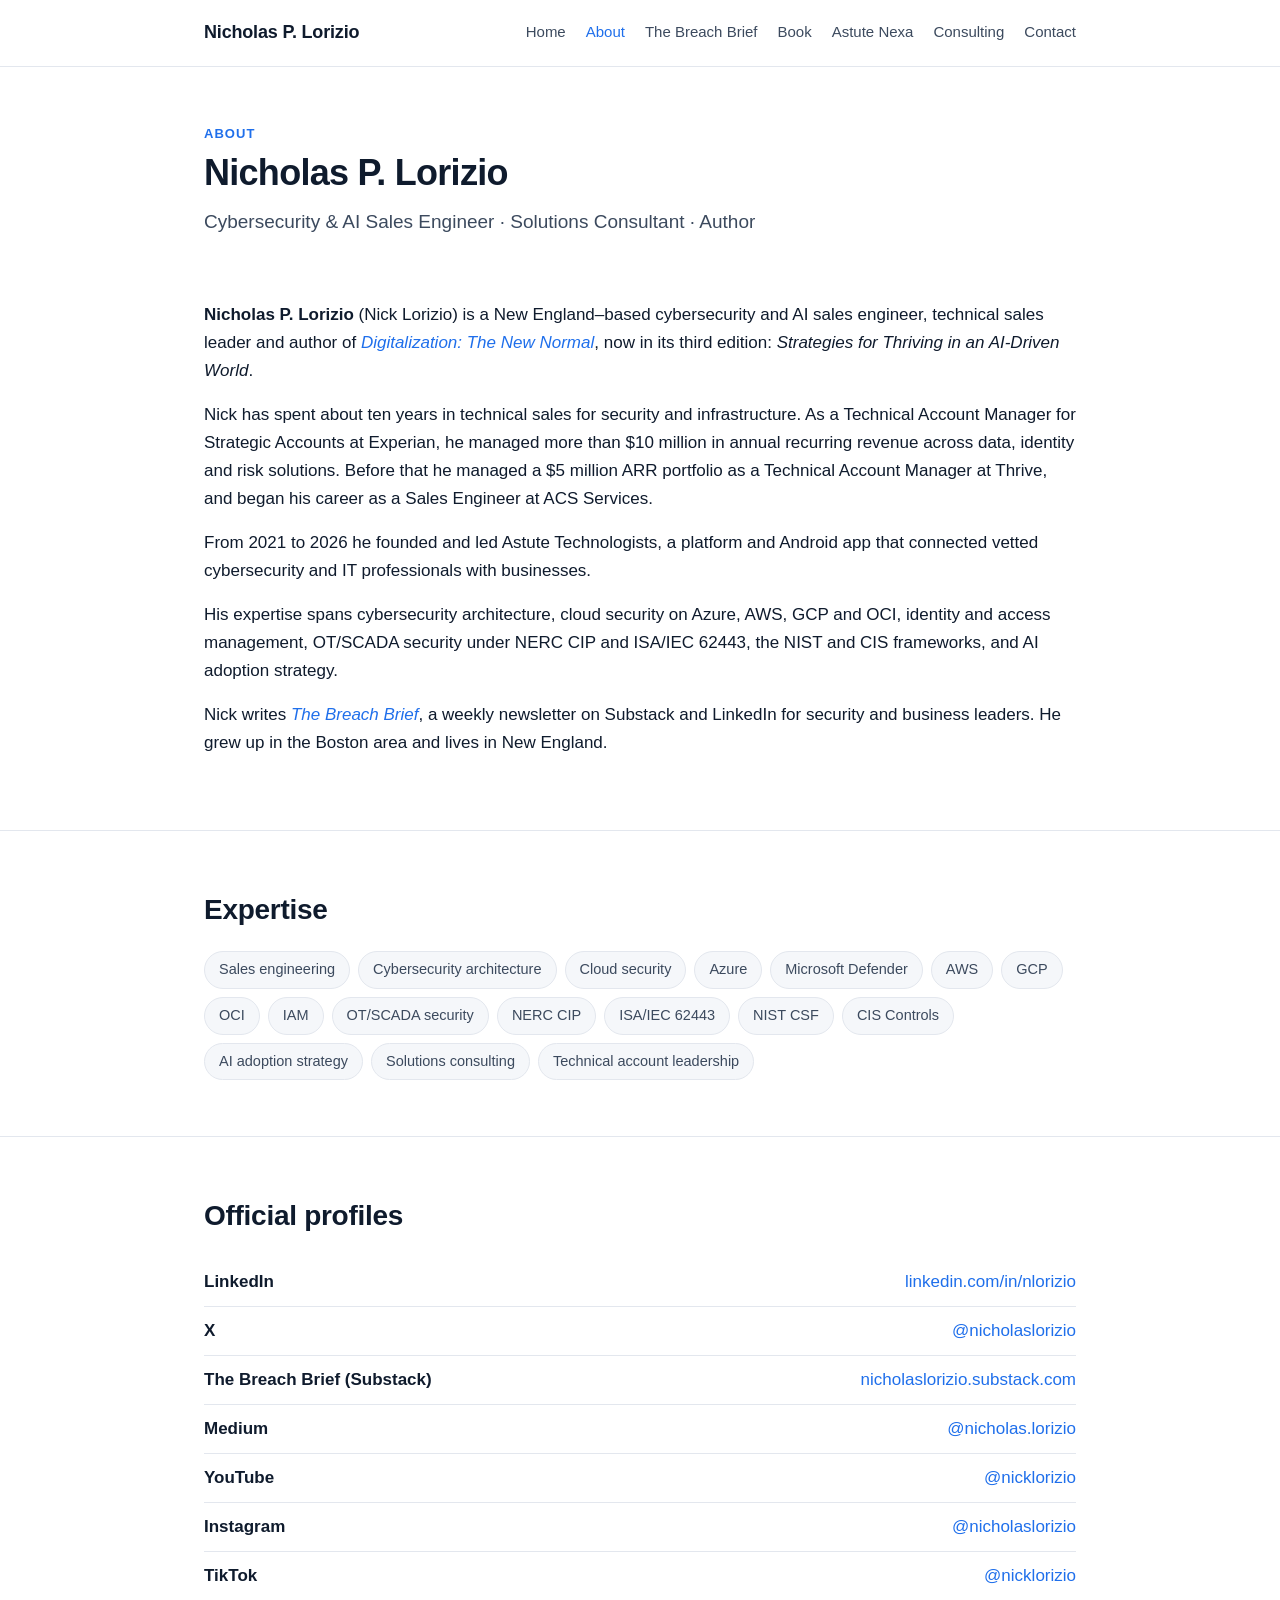
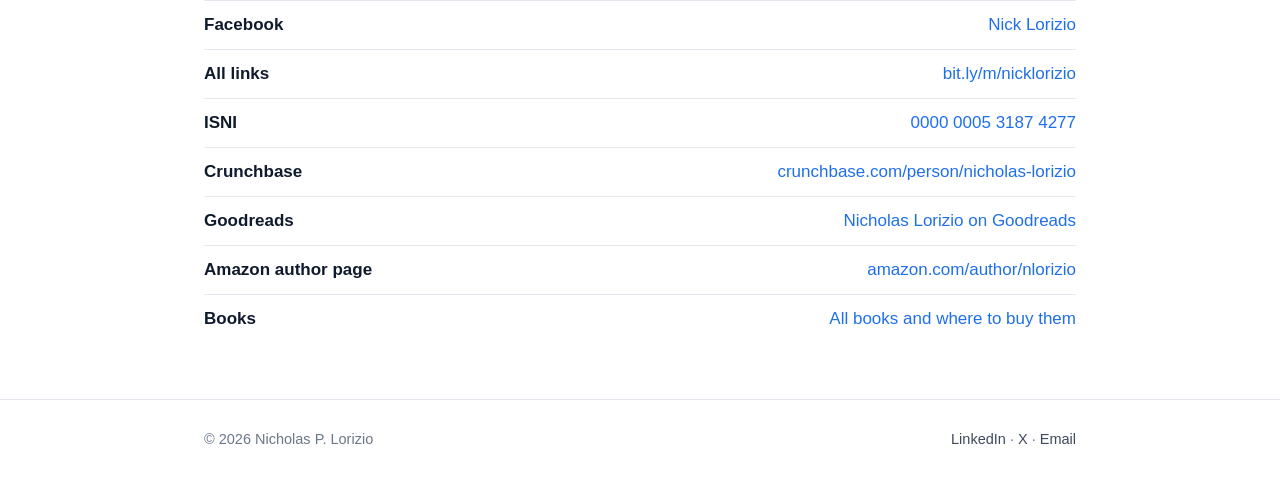
==== commit f419f944: "Add an Astute Nexa tab with Windows, Mac and Linux downloads Co-Authored-By: Claude Opus 5.5 <norepl" ====
--- a/about/index.html
+++ b/about/index.html
@@ -98,6 +98,7 @@
 <a href="/about/" aria-current="page">About</a>
 <a href="/writing/">The Breach Brief</a>
 <a href="/book/">Book</a>
+<a href="/nexa/">Astute Nexa</a>
 <a href="/consulting/">Consulting</a>
 <a href="/contact/">Contact</a>
     </nav>
--- a/assets/style.css
+++ b/assets/style.css
@@ -98,6 +98,23 @@
 .links li:last-child { border-bottom: 0; }
 .links .label { font-weight: 600; }
 
+/* Call to action band */
+.cta-band { padding: 36px 0; }
+.cta {
+  display: grid; grid-template-columns: 1fr auto; gap: 28px; align-items: center;
+  border: 1px solid #cfe0fb; border-left: 4px solid var(--accent); border-radius: 12px;
+  padding: 26px 28px; background: #f3f8ff;
+}
+.cta h2 { font-size: 24px; margin-bottom: 10px; }
+.cta p { color: var(--ink-soft); margin: 0; }
+.cta .eyebrow { color: var(--accent); margin-bottom: 6px; }
+.cta-action { text-align: center; }
+.cta-action .detail { margin-top: 8px; font-size: 14px; }
+@media (max-width: 640px) {
+  .cta { grid-template-columns: 1fr; padding: 22px; }
+  .cta-action { text-align: left; }
+}
+
 /* Footer */
 .site-footer { border-top: 1px solid var(--line); padding: 28px 0 40px; color: var(--muted); font-size: 14.5px; }
 .site-footer .wrap { display: flex; justify-content: space-between; flex-wrap: wrap; gap: 12px; }
